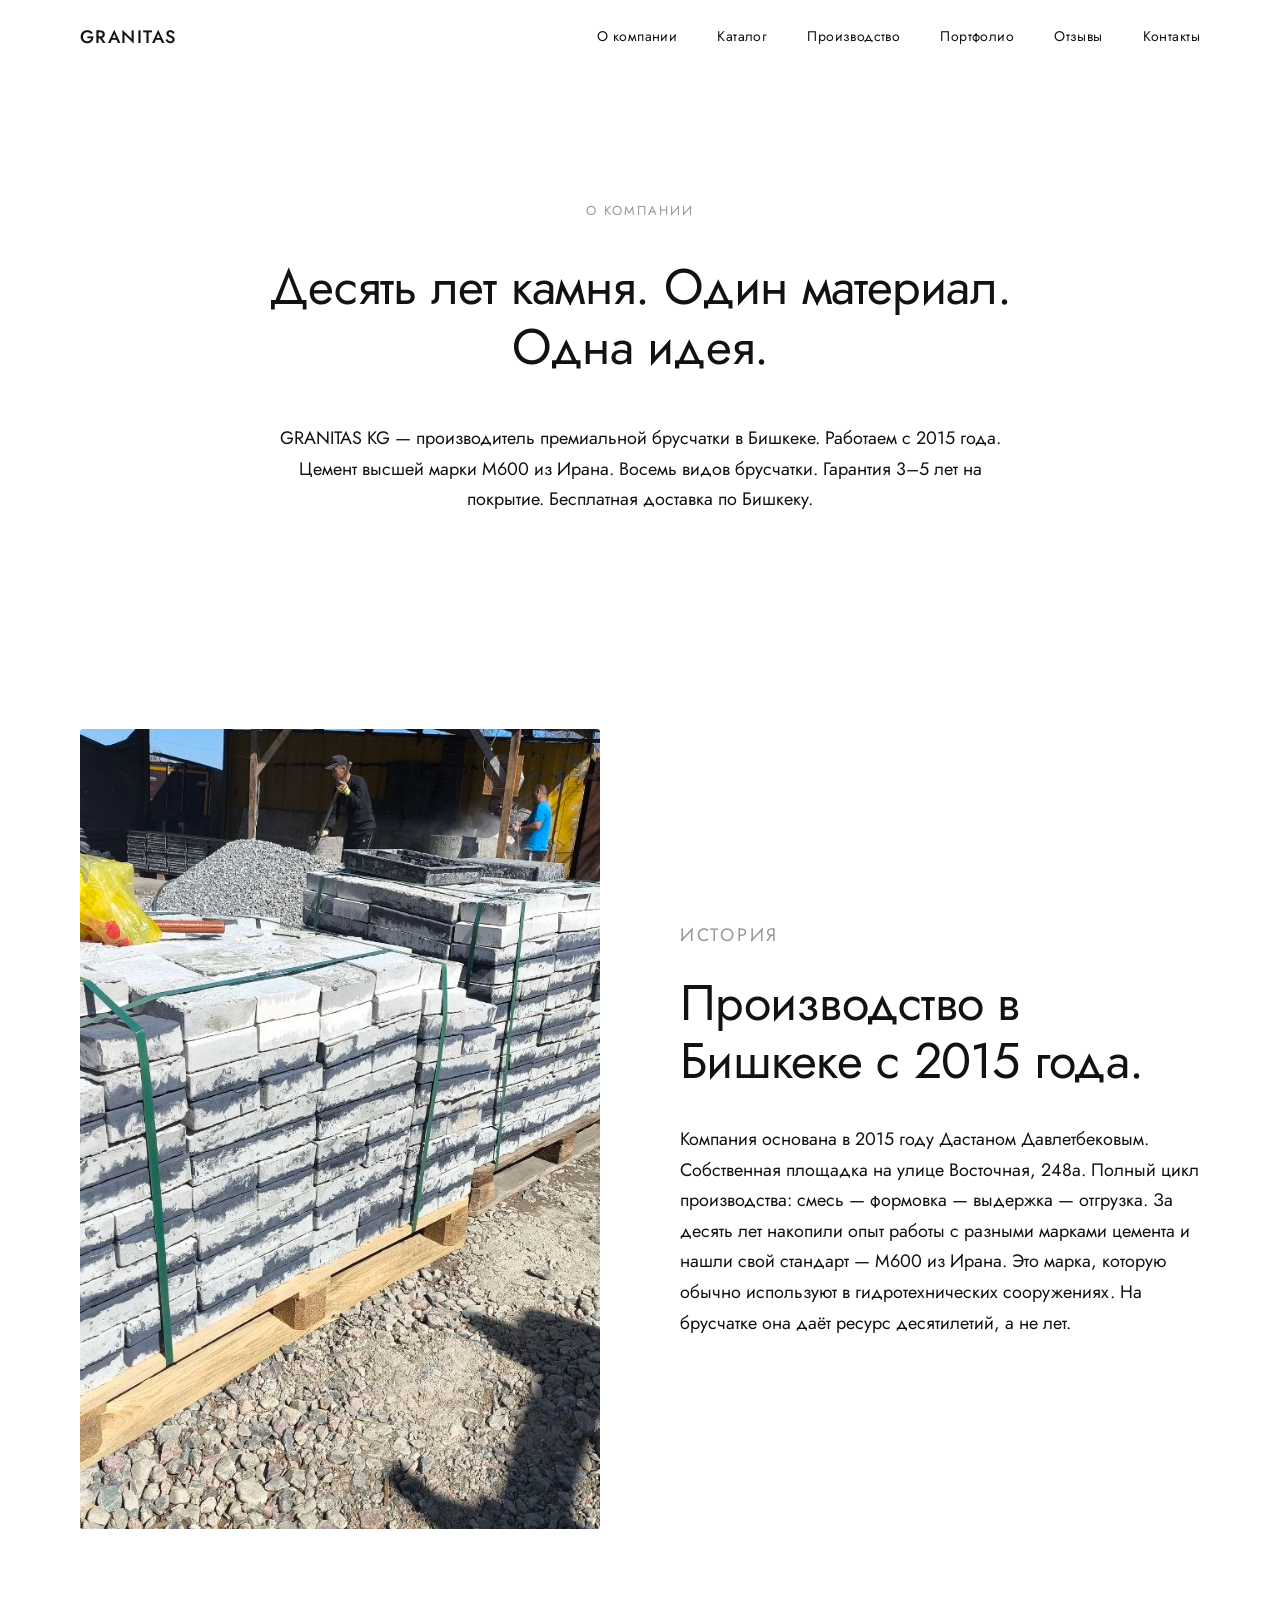
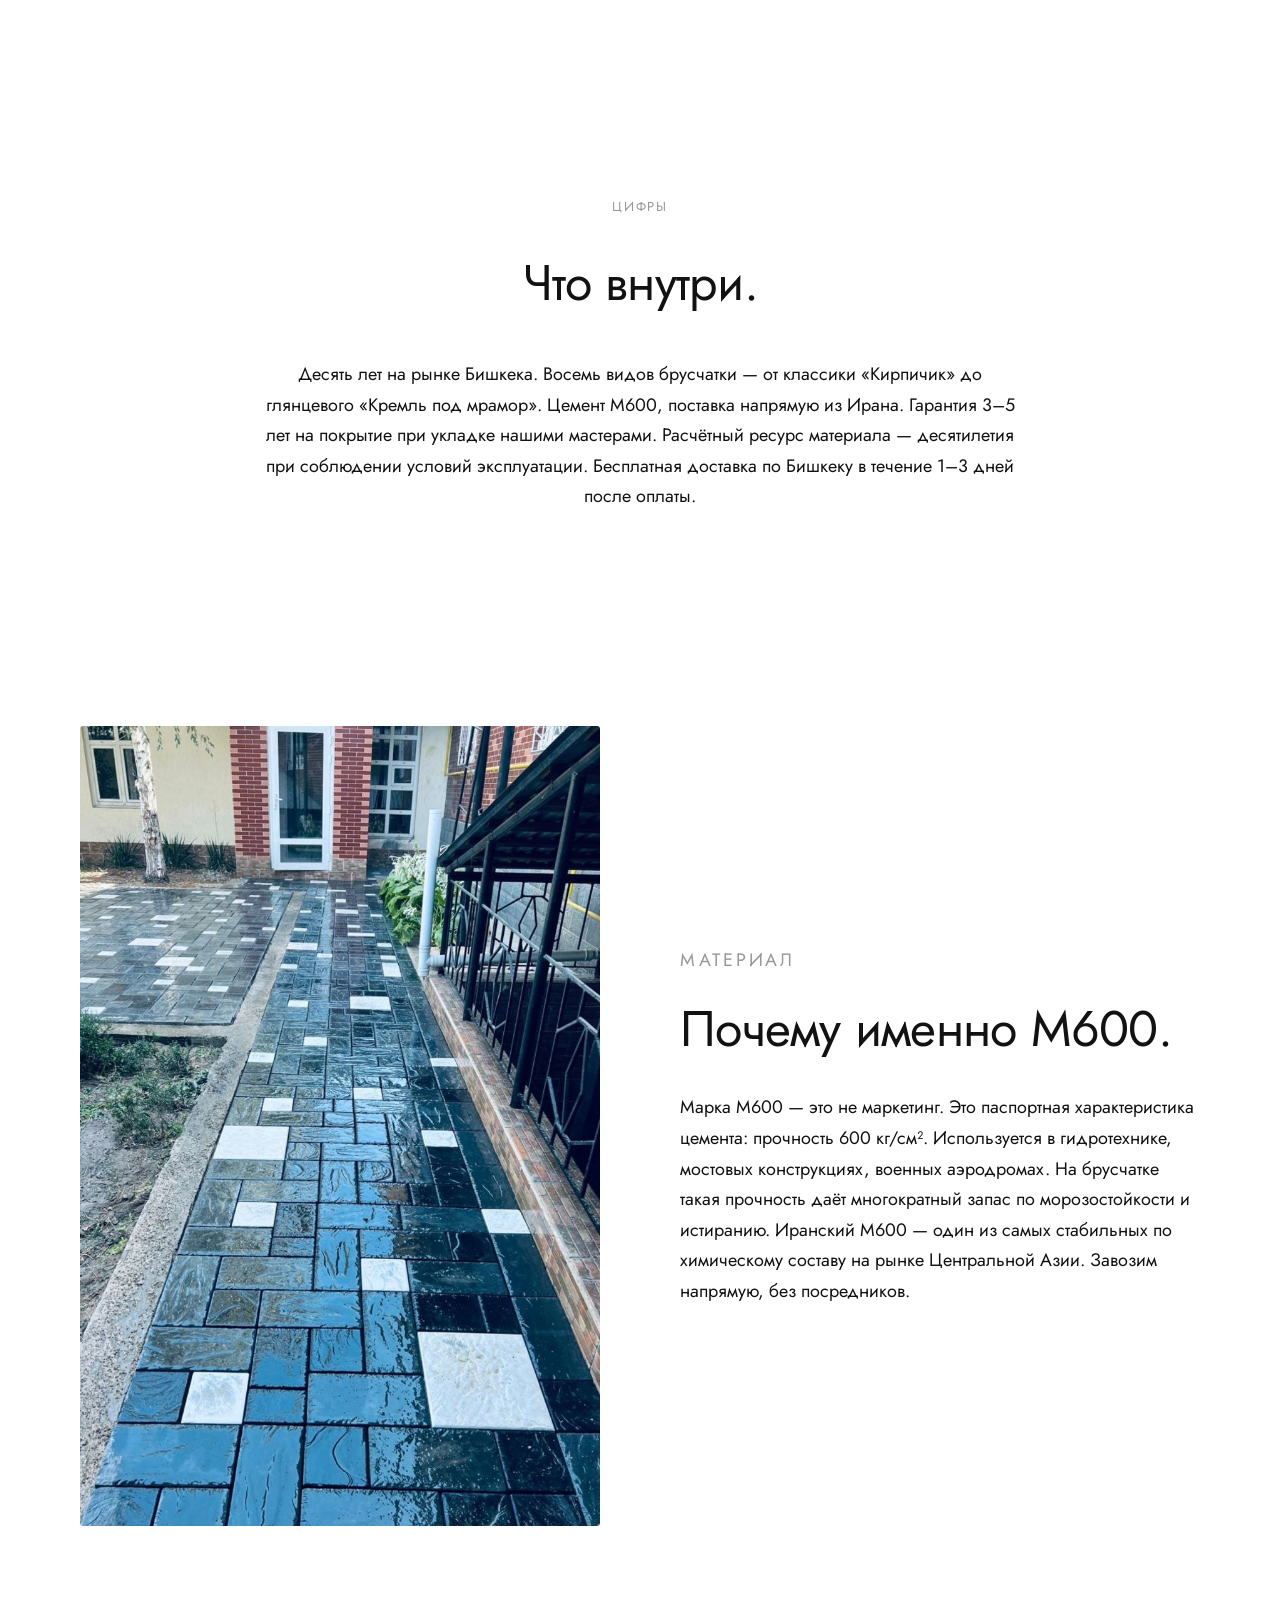
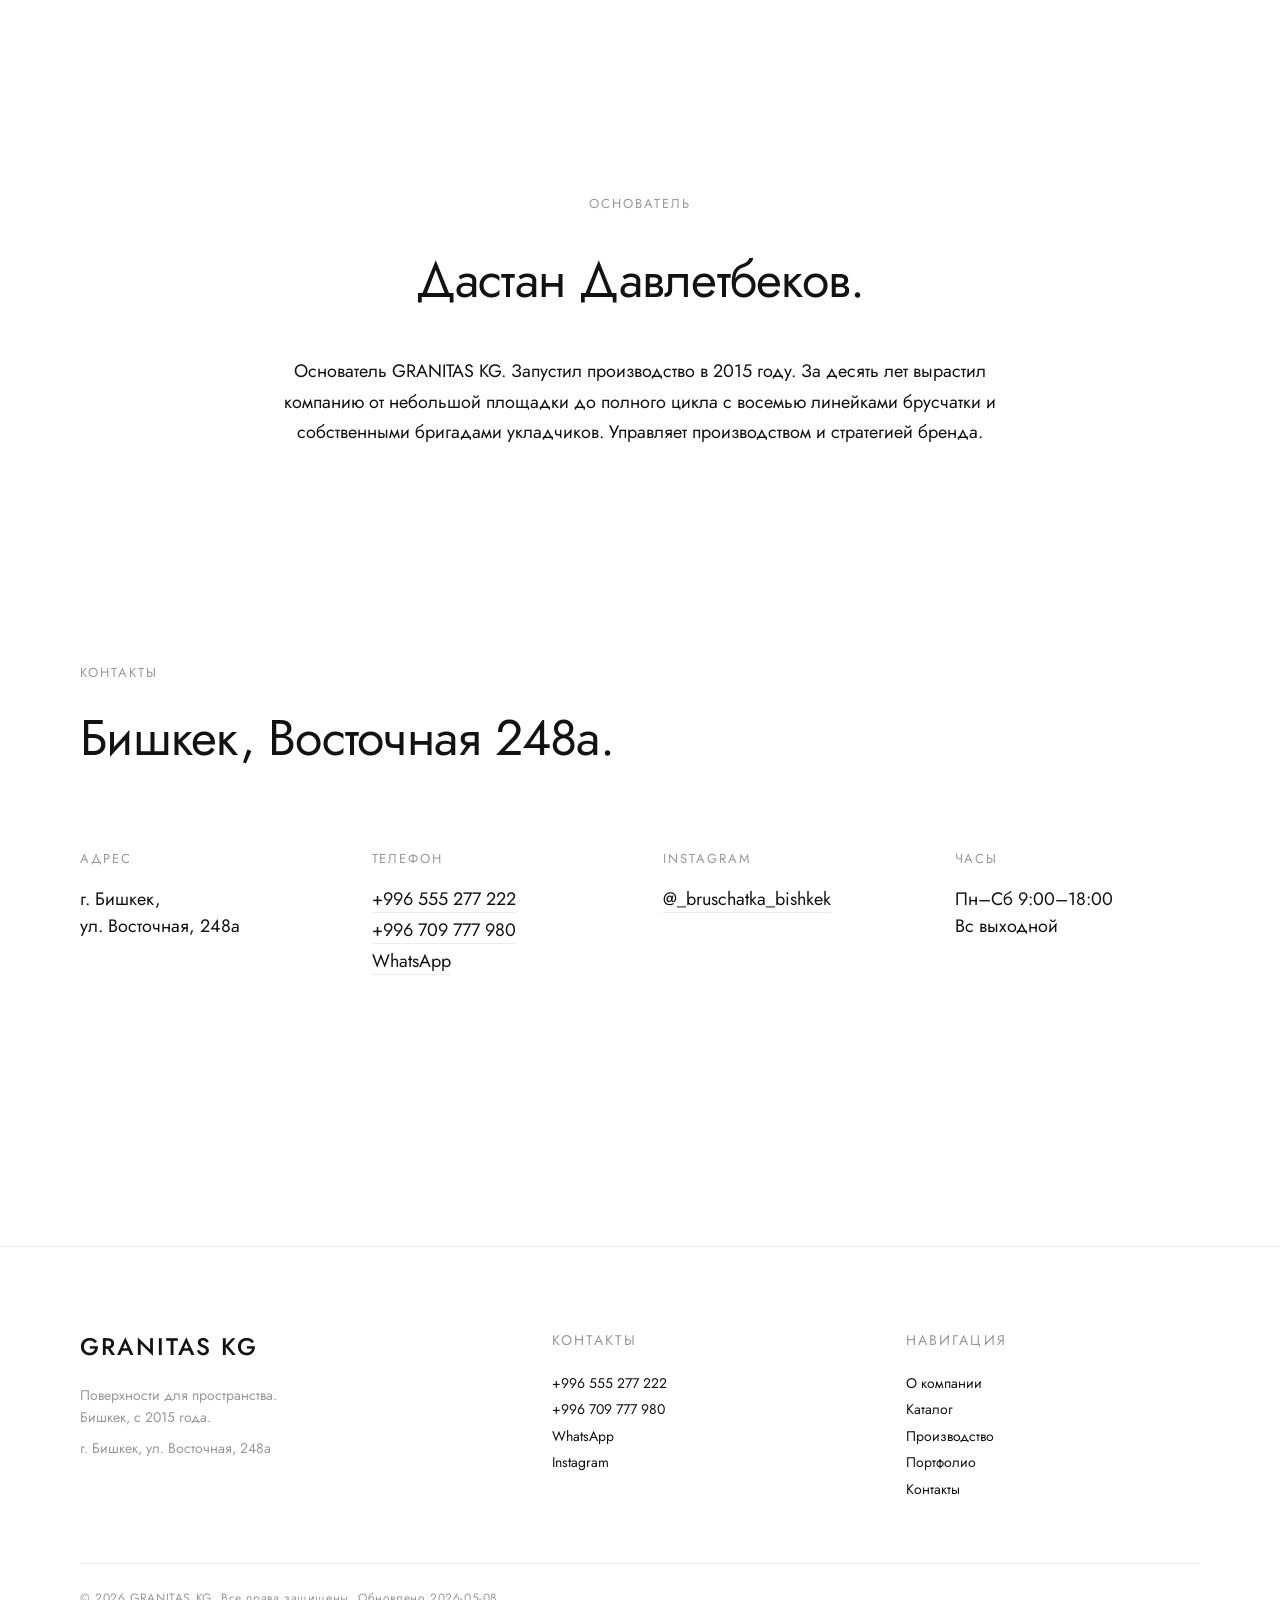
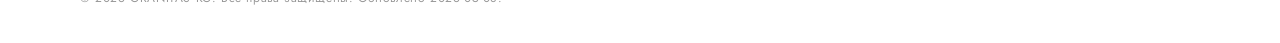
==== about/index.html @ d7481b24 "feat: incremental GEO fixes (about page, hreflang, founder, Product @context, remove overlay class)" ====
<!DOCTYPE html>
<html lang="ru" dir="ltr">
<head>
<meta charset="UTF-8">
<meta name="viewport" content="width=device-width, initial-scale=1.0">

<!-- Primary meta -->
<title>О компании — GRANITAS KG. Производитель брусчатки в Бишкеке с 2015 года</title>
<meta name="description" content="GRANITAS KG — производство премиальной брусчатки в Бишкеке с 2015 года. Десять лет на рынке, цемент М600 (Иран), восемь видов брусчатки, гарантия 3–5 лет, бесплатная доставка по Бишкеку.">
<meta name="keywords" content="о компании GRANITAS, производитель брусчатки Бишкек, GRANITAS KG история, основатель GRANITAS">
<meta name="author" content="GRANITAS KG">
<meta name="robots" content="index, follow, max-image-preview:large, max-snippet:-1">
<meta name="theme-color" content="#121212">
<meta name="geo.region" content="KG-GB">
<meta name="geo.placename" content="Бишкек">

<!-- Canonical -->
<link rel="canonical" href="https://dastan96kg.github.io/granitas-landing-mutina/about/">

<!-- hreflang -->
<link rel="alternate" hreflang="ru" href="https://dastan96kg.github.io/granitas-landing-mutina/about/">
<link rel="alternate" hreflang="x-default" href="https://dastan96kg.github.io/granitas-landing-mutina/about/">

<!-- Open Graph -->
<meta property="og:type" content="website">
<meta property="og:site_name" content="GRANITAS KG">
<meta property="og:title" content="О компании — GRANITAS KG">
<meta property="og:description" content="Производитель премиальной брусчатки в Бишкеке с 2015 года. Десять лет на рынке, цемент М600 (Иран), восемь видов брусчатки.">
<meta property="og:url" content="https://dastan96kg.github.io/granitas-landing-mutina/about/">
<meta property="og:image" content="https://dastan96kg.github.io/granitas-landing-mutina/img/production-01.jpg">
<meta property="og:locale" content="ru_RU">

<!-- Icon -->
<link rel="icon" href="data:image/svg+xml,%3Csvg xmlns='http://www.w3.org/2000/svg' viewBox='0 0 32 32'%3E%3Crect width='32' height='32' fill='%23121212'/%3E%3Ctext x='16' y='22' text-anchor='middle' font-family='Arial' font-size='18' font-weight='400' fill='%23fff'%3EG%3C/text%3E%3C/svg%3E">

<!-- Fonts (single family — Jost) -->
<link rel="preconnect" href="https://fonts.googleapis.com">
<link rel="preconnect" href="https://fonts.gstatic.com" crossorigin>
<link href="https://fonts.googleapis.com/css2?family=Jost:wght@300;400;500&display=swap" rel="stylesheet">
<link rel="stylesheet" href="../css/style.css">

<!-- ==================== JSON-LD: AboutPage ==================== -->
<script type="application/ld+json">
{
  "@context": "https://schema.org",
  "@type": "AboutPage",
  "@id": "https://dastan96kg.github.io/granitas-landing-mutina/about/#aboutpage",
  "url": "https://dastan96kg.github.io/granitas-landing-mutina/about/",
  "name": "О компании — GRANITAS KG",
  "description": "GRANITAS KG — производство премиальной брусчатки в Бишкеке с 2015 года. Десять лет на рынке, цемент М600 (Иран), восемь видов брусчатки, гарантия 3–5 лет, бесплатная доставка по Бишкеку.",
  "inLanguage": "ru-RU",
  "isPartOf": { "@id": "https://dastan96kg.github.io/granitas-landing-mutina/#website" },
  "about": { "@id": "https://dastan96kg.github.io/granitas-landing-mutina/#organization" },
  "mainEntity": { "@id": "https://dastan96kg.github.io/granitas-landing-mutina/#organization" }
}
</script>

<!-- ==================== JSON-LD: Organization (mirror) ==================== -->
<script type="application/ld+json">
{
  "@context": "https://schema.org",
  "@type": "Organization",
  "@id": "https://dastan96kg.github.io/granitas-landing-mutina/#organization",
  "name": "GRANITAS KG",
  "alternateName": ["Granitas KG", "Гранитас КГ"],
  "url": "https://dastan96kg.github.io/granitas-landing-mutina/",
  "logo": "https://dastan96kg.github.io/granitas-landing-mutina/img/kreml-marble-iran-01.jpg",
  "description": "GRANITAS KG — производитель премиальной брусчатки в Бишкеке, Кыргызстан. 10 лет на рынке, цемент М600 (Иран), гарантия 3–5 лет на покрытие.",
  "foundingDate": "2015",
  "founder": {
    "@type": "Person",
    "name": "Дастан Давлетбеков",
    "jobTitle": "Основатель"
  },
  "address": {
    "@type": "PostalAddress",
    "streetAddress": "ул. Восточная, 248а",
    "addressLocality": "Бишкек",
    "addressRegion": "Чуйская область",
    "postalCode": "720000",
    "addressCountry": "KG"
  },
  "contactPoint": [
    { "@type": "ContactPoint", "telephone": "+996-555-277-222", "contactType": "sales", "areaServed": "KG", "availableLanguage": ["ru", "ky"] },
    { "@type": "ContactPoint", "telephone": "+996-709-777-980", "contactType": "customer service", "areaServed": "KG", "availableLanguage": ["ru", "ky"] }
  ],
  "sameAs": [
    "https://instagram.com/_bruschatka_bishkek",
    "https://wa.me/996555277222"
  ]
}
</script>

<!-- ==================== JSON-LD: Person (founder) ==================== -->
<script type="application/ld+json">
{
  "@context": "https://schema.org",
  "@type": "Person",
  "@id": "https://dastan96kg.github.io/granitas-landing-mutina/#founder",
  "name": "Дастан Давлетбеков",
  "jobTitle": "Основатель",
  "worksFor": {
    "@type": "Organization",
    "name": "GRANITAS KG",
    "@id": "https://dastan96kg.github.io/granitas-landing-mutina/#organization"
  },
  "nationality": "KG"
}
</script>

<!-- ==================== JSON-LD: BreadcrumbList ==================== -->
<script type="application/ld+json">
{
  "@context": "https://schema.org",
  "@type": "BreadcrumbList",
  "itemListElement": [
    { "@type": "ListItem", "position": 1, "name": "Главная", "item": "https://dastan96kg.github.io/granitas-landing-mutina/" },
    { "@type": "ListItem", "position": 2, "name": "О компании", "item": "https://dastan96kg.github.io/granitas-landing-mutina/about/" }
  ]
}
</script>
</head>
<body>

<a href="#main" class="skip-link" style="position:absolute;left:-9999px;top:auto;width:1px;height:1px;overflow:hidden;">Перейти к основному содержанию</a>

<!-- ====== STICKY NAV ====== -->
<header class="nav" id="nav" role="banner">
  <div class="nav__inner">
    <a href="../" class="nav__logo" aria-label="GRANITAS KG — на главную">GRANITAS</a>
    <nav class="nav__menu" id="navMenu" role="navigation" aria-label="Основная навигация">
      <a href="../about/">О компании</a>
      <a href="../#catalog">Каталог</a>
      <a href="../#production">Производство</a>
      <a href="../#portfolio">Портфолио</a>
      <a href="../#reviews">Отзывы</a>
      <a href="../#contacts">Контакты</a>
    </nav>
    <button class="nav__burger" id="burgerBtn" aria-label="Открыть меню" aria-expanded="false" aria-controls="navMenu">
      <span></span><span></span>
    </button>
  </div>
</header>

<main id="main" role="main">

<!-- ====== ABOUT HEADER ====== -->
<section class="manifesto reveal" id="top" aria-labelledby="about-title" style="padding-top:200px;">
  <p class="eyebrow">О компании</p>
  <h1 class="manifesto__title" id="about-title">Десять лет камня. Один материал. Одна идея.</h1>
  <p class="manifesto__body">GRANITAS KG — производитель премиальной брусчатки в Бишкеке. Работаем с 2015 года. Цемент высшей марки М600 из Ирана. Восемь видов брусчатки. Гарантия 3–5 лет на покрытие. Бесплатная доставка по Бишкеку.</p>
</section>

<!-- ====== STORY ====== -->
<section class="production" aria-labelledby="story-title">
  <div class="production__media reveal">
    <img src="../img/production-01.jpg" alt="Производственная площадка GRANITAS KG в Бишкеке, ул. Восточная 248а" width="1200" height="800" loading="lazy">
  </div>
  <div class="production__text reveal">
    <p class="eyebrow">История</p>
    <h2 id="story-title">Производство в Бишкеке с 2015 года.</h2>
    <p class="about-fact">Компания основана в 2015 году Дастаном Давлетбековым. Собственная площадка на улице Восточная, 248а. Полный цикл производства: смесь — формовка — выдержка — отгрузка. За десять лет накопили опыт работы с разными марками цемента и нашли свой стандарт — М600 из Ирана. Это марка, которую обычно используют в гидротехнических сооружениях. На брусчатке она даёт ресурс десятилетий, а не лет.</p>
  </div>
</section>

<!-- ====== FACTS ====== -->
<section class="manifesto reveal" aria-labelledby="facts-title">
  <p class="eyebrow">Цифры</p>
  <h2 class="manifesto__title" id="facts-title">Что внутри.</h2>
  <p class="manifesto__body">Десять лет на рынке Бишкека. Восемь видов брусчатки — от классики «Кирпичик» до глянцевого «Кремль под мрамор». Цемент М600, поставка напрямую из Ирана. Гарантия 3–5 лет на покрытие при укладке нашими мастерами. Расчётный ресурс материала — десятилетия при соблюдении условий эксплуатации. Бесплатная доставка по Бишкеку в течение 1–3 дней после оплаты.</p>
</section>

<!-- ====== MATERIAL ====== -->
<section class="production" aria-labelledby="material-title">
  <div class="production__media reveal">
    <img src="../img/kreml-marble-iran-01.jpg" alt="Премиальная брусчатка Кремль под мрамор на цементе М600 Иран" width="1200" height="800" loading="lazy">
  </div>
  <div class="production__text reveal">
    <p class="eyebrow">Материал</p>
    <h2 id="material-title">Почему именно М600.</h2>
    <p class="about-fact">Марка М600 — это не маркетинг. Это паспортная характеристика цемента: прочность 600 кг/см². Используется в гидротехнике, мостовых конструкциях, военных аэродромах. На брусчатке такая прочность даёт многократный запас по морозостойкости и истиранию. Иранский М600 — один из самых стабильных по химическому составу на рынке Центральной Азии. Завозим напрямую, без посредников.</p>
  </div>
</section>

<!-- ====== FOUNDER ====== -->
<section class="manifesto reveal" aria-labelledby="founder-title">
  <p class="eyebrow">Основатель</p>
  <h2 class="manifesto__title" id="founder-title">Дастан Давлетбеков.</h2>
  <p class="manifesto__body">Основатель GRANITAS KG. Запустил производство в 2015 году. За десять лет вырастил компанию от небольшой площадки до полного цикла с восемью линейками брусчатки и собственными бригадами укладчиков. Управляет производством и стратегией бренда.</p>
</section>

<!-- ====== CONTACT ====== -->
<section class="contacts" id="contacts" aria-labelledby="contacts-title">
  <header class="contacts__header reveal">
    <p class="eyebrow">Контакты</p>
    <h2 id="contacts-title">Бишкек, Восточная 248а.</h2>
  </header>
  <address class="contacts__grid" style="font-style:normal;">
    <div class="contacts__col reveal">
      <p class="contacts__label">Адрес</p>
      <p class="contacts__value">г. Бишкек,<br>ул. Восточная, 248а</p>
    </div>
    <div class="contacts__col reveal">
      <p class="contacts__label">Телефон</p>
      <p class="contacts__value"><a href="tel:+996555277222" aria-label="Позвонить по номеру +996 555 277 222">+996 555 277 222</a></p>
      <p class="contacts__value"><a href="tel:+996709777980" aria-label="Позвонить по номеру +996 709 777 980">+996 709 777 980</a></p>
      <p class="contacts__value"><a href="https://wa.me/996555277222" target="_blank" rel="noopener" aria-label="Написать в WhatsApp">WhatsApp</a></p>
    </div>
    <div class="contacts__col reveal">
      <p class="contacts__label">Instagram</p>
      <p class="contacts__value"><a href="https://instagram.com/_bruschatka_bishkek" target="_blank" rel="noopener" aria-label="Открыть Instagram">@_bruschatka_bishkek</a></p>
    </div>
    <div class="contacts__col reveal">
      <p class="contacts__label">Часы</p>
      <p class="contacts__value">Пн–Сб 9:00–18:00<br>Вс выходной</p>
    </div>
  </address>
</section>

</main>

<!-- ====== FOOTER ====== -->
<footer class="footer" role="contentinfo">
  <div class="footer__inner">
    <div class="footer__brand">
      <p class="footer__logo">GRANITAS KG</p>
      <p class="footer__tag">Поверхности для пространства.<br>Бишкек, с 2015 года.</p>
      <p class="footer__tag" style="margin-top:8px;">г. Бишкек, ул. Восточная, 248а</p>
    </div>
    <div class="footer__col">
      <p class="footer__label">Контакты</p>
      <p><a href="tel:+996555277222">+996 555 277 222</a></p>
      <p><a href="tel:+996709777980">+996 709 777 980</a></p>
      <p><a href="https://wa.me/996555277222" target="_blank" rel="noopener">WhatsApp</a></p>
      <p><a href="https://instagram.com/_bruschatka_bishkek" target="_blank" rel="noopener">Instagram</a></p>
    </div>
    <div class="footer__col">
      <p class="footer__label">Навигация</p>
      <p><a href="../about/">О компании</a></p>
      <p><a href="../#catalog">Каталог</a></p>
      <p><a href="../#production">Производство</a></p>
      <p><a href="../#portfolio">Портфолио</a></p>
      <p><a href="../#contacts">Контакты</a></p>
    </div>
  </div>
  <div class="footer__bottom">
    <p>&copy; 2026 GRANITAS KG. Все права защищены. Обновлено 2026-05-08.</p>
  </div>
</footer>

<!-- Sticky mobile CTA -->
<div class="sticky-cta" role="complementary" aria-label="Быстрая связь">
  <a href="https://wa.me/996555277222" class="sticky-cta__btn sticky-cta__btn--primary" target="_blank" rel="noopener" aria-label="Написать в WhatsApp">WhatsApp</a>
  <a href="tel:+996555277222" class="sticky-cta__btn" aria-label="Позвонить">Позвонить</a>
</div>

<script src="../js/main.js"></script>
</body>
</html>
---- css/style.css ----
/* ============================================================
   GRANITAS KG — Mutina DNA stylesheet
   One font: Jost. One weight family: 300/400/500.
   Sentence case. Almost-square corners. Generous space.
   ============================================================ */

:root {
  --bg: #ffffff;
  --surface: #ffffff;
  --surface-alt: #ececec;
  --text: #121212;
  --text-muted: #989898;
  --border: #ececec;

  --accent: #8a6a44;
  --accent-hover: #6f5235;

  --shadow-sm: rgba(64, 64, 64, 0.094) 0px 1px 7px 0px;
  --shadow-inset: rgba(0, 0, 0, 0.32) 0px 0px 34px -23px inset;

  --radius-sm: 3px;
  --radius-full: 50px;

  --s-1: 8px;
  --s-2: 16px;
  --s-3: 24px;
  --s-4: 35px;
  --s-5: 46px;
  --s-6: 60px;
  --s-7: 80px;
  --s-8: 107px;
  --s-9: 160px;

  --ease: cubic-bezier(0.4, 0, 0.2, 1);
  --t-base: 600ms var(--ease);

  --container: 1440px;
  --pad-x: 80px;
}

* { box-sizing: border-box; margin: 0; padding: 0; }

html { scroll-behavior: smooth; }

body {
  background: var(--bg);
  color: var(--text);
  font-family: 'Jost', sans-serif;
  font-weight: 400;
  font-size: 16px;
  line-height: 1.7;
  -webkit-font-smoothing: antialiased;
  text-rendering: optimizeLegibility;
}

img, video { max-width: 100%; display: block; }

a { color: inherit; text-decoration: none; transition: opacity var(--t-base); }
a:hover { opacity: 0.6; }

button { font-family: inherit; cursor: pointer; background: transparent; border: 0; color: inherit; }

/* Headings — all weight 400 */
h1, h2, h3, h4 { font-family: 'Jost', sans-serif; font-weight: 400; line-height: 1.2; letter-spacing: -0.01em; }

h1 { font-size: 72px; }
h2 { font-size: 50px; }
h3 { font-size: 40px; }
h4 { font-size: 24px; }

.eyebrow {
  font-size: 13px;
  letter-spacing: 0.15em;
  text-transform: uppercase;
  color: var(--text-muted);
  font-weight: 400;
}

/* ====== NAV ====== */
.nav {
  position: fixed;
  top: 0; left: 0; right: 0;
  z-index: 100;
  background: rgba(255,255,255,0.92);
  backdrop-filter: blur(8px);
  -webkit-backdrop-filter: blur(8px);
  border-bottom: 1px solid transparent;
  transition: border-color var(--t-base), background var(--t-base);
}
.nav.is-scrolled { border-bottom-color: var(--border); }

.nav__inner {
  max-width: var(--container);
  margin: 0 auto;
  padding: 22px var(--pad-x);
  display: flex;
  align-items: center;
  justify-content: space-between;
}

.nav__logo {
  font-size: 18px;
  font-weight: 500;
  letter-spacing: 0.08em;
}

.nav__menu {
  display: flex;
  gap: 40px;
}
.nav__menu a {
  font-size: 14px;
  letter-spacing: 0.03em;
}

.nav__burger {
  display: none;
  width: 32px;
  height: 32px;
  flex-direction: column;
  justify-content: center;
  gap: 6px;
  align-items: center;
}
.nav__burger span {
  display: block;
  width: 22px;
  height: 1px;
  background: var(--text);
  transition: transform var(--t-base), opacity var(--t-base);
}
.nav__burger.is-open span:nth-child(1) { transform: translateY(3.5px) rotate(45deg); }
.nav__burger.is-open span:nth-child(2) { transform: translateY(-3.5px) rotate(-45deg); }

/* ====== HERO ====== */
.hero {
  position: relative;
  width: 100%;
  height: 88vh;
  min-height: 600px;
  overflow: hidden;
}
.hero__media {
  position: absolute; inset: 0;
}
.hero__media img {
  width: 100%; height: 100%;
  object-fit: cover;
  filter: brightness(0.78);
}
.hero__tint {
  position: absolute;
  left: var(--pad-x);
  bottom: var(--s-7);
  max-width: 720px;
  color: #fff;
}
.hero__tint .eyebrow {
  color: rgba(255,255,255,0.85);
  margin-bottom: var(--s-3);
}
.hero__title {
  color: #fff;
  font-size: 80px;
  font-weight: 400;
  line-height: 1.04;
  margin-bottom: var(--s-3);
  letter-spacing: -0.02em;
}
.hero__lede {
  font-size: 18px;
  color: rgba(255,255,255,0.92);
  max-width: 540px;
  line-height: 1.55;
}

.hero__scroll {
  position: absolute;
  right: var(--pad-x);
  bottom: var(--s-6);
  width: 1px;
  height: 60px;
  display: block;
}
.hero__scroll-line {
  position: absolute;
  inset: 0;
  background: rgba(255,255,255,0.5);
  animation: scrollLine 2s infinite var(--ease);
  transform-origin: top;
}
@keyframes scrollLine {
  0%   { transform: scaleY(0); transform-origin: top; }
  45%  { transform: scaleY(1); transform-origin: top; }
  55%  { transform: scaleY(1); transform-origin: bottom; }
  100% { transform: scaleY(0); transform-origin: bottom; }
}

/* ====== MANIFESTO ====== */
.manifesto {
  max-width: 980px;
  margin: 0 auto;
  padding: var(--s-9) var(--pad-x) var(--s-8);
  text-align: center;
}
.manifesto .eyebrow { margin-bottom: var(--s-4); }
.manifesto__title {
  font-size: 50px;
  line-height: 1.2;
  margin-bottom: var(--s-5);
  letter-spacing: -0.015em;
}
.manifesto__body {
  font-size: 18px;
  line-height: 1.7;
  color: var(--text);
  max-width: 760px;
  margin: 0 auto;
}

/* ====== CATALOG ====== */
.catalog {
  padding: var(--s-8) 0;
}
.catalog__header {
  max-width: var(--container);
  margin: 0 auto var(--s-8);
  padding: 0 var(--pad-x);
}
.catalog__header .eyebrow { margin-bottom: var(--s-3); }
.catalog__header h2 { font-size: 50px; letter-spacing: -0.015em; }

.cat-item {
  max-width: var(--container);
  margin: 0 auto var(--s-8);
  padding: 0 var(--pad-x);
  display: grid;
  grid-template-columns: 1.15fr 1fr;
  gap: var(--s-7);
  align-items: center;
}
.cat-item--reverse {
  grid-template-columns: 1fr 1.15fr;
}
.cat-item--reverse .cat-item__media { order: 2; }
.cat-item--reverse .cat-item__text  { order: 1; }

.cat-item__media {
  overflow: hidden;
  border-radius: var(--radius-sm);
}
.cat-item__media img {
  width: 100%;
  aspect-ratio: 4/3;
  object-fit: cover;
  transition: transform 1.2s var(--ease), opacity var(--t-base);
}
.cat-item__media:hover img { opacity: 0.88; transform: scale(1.02); }

.cat-item__media--placeholder { aspect-ratio: 4/3; background: var(--surface-alt); display: grid; place-items: center; }
.placeholder-block { padding: var(--s-4); color: var(--text-muted); font-size: 14px; letter-spacing: 0.15em; text-transform: uppercase; }

.cat-item__num {
  font-size: 13px;
  letter-spacing: 0.18em;
  color: var(--text-muted);
  margin-bottom: var(--s-3);
}
.cat-item__text h3 {
  font-size: 40px;
  margin-bottom: var(--s-2);
  letter-spacing: -0.01em;
}
.cat-item__sub {
  font-size: 14px;
  letter-spacing: 0.1em;
  text-transform: uppercase;
  color: var(--accent);
  margin-bottom: var(--s-3);
}
.cat-item__text p:not(.cat-item__num):not(.cat-item__sub):not(.cat-item__meta) {
  font-size: 17px;
  line-height: 1.65;
  margin-bottom: var(--s-3);
  max-width: 520px;
}
.cat-item__meta {
  font-size: 13px;
  letter-spacing: 0.1em;
  text-transform: uppercase;
  color: var(--text-muted);
  padding-top: var(--s-3);
  border-top: 1px solid var(--border);
}

/* ====== PRODUCTION ====== */
.production {
  padding: var(--s-8) var(--pad-x);
  max-width: var(--container);
  margin: 0 auto;
  display: grid;
  grid-template-columns: 1fr 1fr;
  gap: var(--s-7);
  align-items: center;
}
.production__media {
  border-radius: var(--radius-sm);
  overflow: hidden;
}
.production__media img {
  width: 100%;
  aspect-ratio: 4/5;
  object-fit: cover;
}
.production__text .eyebrow { margin-bottom: var(--s-3); }
.production__text h2 {
  font-size: 50px;
  margin-bottom: var(--s-4);
  line-height: 1.15;
  letter-spacing: -0.015em;
}
.production__text p {
  font-size: 18px;
  line-height: 1.7;
  max-width: 540px;
}

/* ====== PORTFOLIO MASONRY ====== */
.portfolio {
  padding: var(--s-8) 0;
  background: var(--surface);
}
.portfolio__header {
  max-width: var(--container);
  margin: 0 auto var(--s-7);
  padding: 0 var(--pad-x);
}
.portfolio__header .eyebrow { margin-bottom: var(--s-3); }
.portfolio__header h2 { font-size: 50px; letter-spacing: -0.015em; }

.masonry {
  max-width: var(--container);
  margin: 0 auto;
  padding: 0 var(--pad-x);
  display: grid;
  grid-template-columns: repeat(4, 1fr);
  grid-auto-rows: 220px;
  gap: 6px;
}
.masonry__cell {
  position: relative;
  overflow: hidden;
  border-radius: var(--radius-sm);
  background: var(--surface-alt);
}
.masonry__cell img {
  width: 100%; height: 100%;
  object-fit: cover;
  transition: transform 1.2s var(--ease), opacity var(--t-base);
}
.masonry__cell:hover img { opacity: 0.85; transform: scale(1.03); }
.masonry__cell--tall { grid-row: span 2; }

/* ====== VIDEOS ====== */
.videos {
  padding: var(--s-8) 0;
}
.videos__header {
  max-width: var(--container);
  margin: 0 auto var(--s-7);
  padding: 0 var(--pad-x);
}
.videos__header .eyebrow { margin-bottom: var(--s-3); }
.videos__header h2 { font-size: 50px; letter-spacing: -0.015em; }

.videos__grid {
  max-width: var(--container);
  margin: 0 auto;
  padding: 0 var(--pad-x);
  display: grid;
  grid-template-columns: 1fr 1fr;
  gap: var(--s-3);
}
.video {
  position: relative;
  border-radius: var(--radius-sm);
  overflow: hidden;
  aspect-ratio: 16/9;
  background: #000;
}
.video video {
  width: 100%; height: 100%;
  object-fit: cover;
}

/* ====== REVIEWS ====== */
.reviews {
  padding: var(--s-8) var(--pad-x);
  max-width: var(--container);
  margin: 0 auto;
}
.reviews__header { margin-bottom: var(--s-8); text-align: center; }
.reviews__header .eyebrow { margin-bottom: var(--s-3); }
.reviews__header h2 { font-size: 50px; letter-spacing: -0.015em; }

.reviews__list {
  display: grid;
  grid-template-columns: 1fr 1fr;
  gap: var(--s-7) var(--s-8);
  max-width: 1100px;
  margin: 0 auto;
}
.quote blockquote {
  font-size: 28px;
  line-height: 1.4;
  font-weight: 400;
  color: var(--text);
  letter-spacing: -0.005em;
  margin-bottom: var(--s-3);
}
.quote figcaption {
  display: flex;
  flex-direction: column;
  gap: 4px;
  font-size: 13px;
  letter-spacing: 0.1em;
  text-transform: uppercase;
  color: var(--text-muted);
}
.quote figcaption em {
  font-style: normal;
  text-transform: none;
  letter-spacing: 0;
  font-size: 14px;
  color: var(--text-muted);
  opacity: 0.8;
}

/* ====== FAQ ====== */
.faq {
  padding: var(--s-8) var(--pad-x);
  max-width: 1000px;
  margin: 0 auto;
}
.faq__header { margin-bottom: var(--s-7); }
.faq__header .eyebrow { margin-bottom: var(--s-3); }
.faq__header h2 { font-size: 50px; letter-spacing: -0.015em; }

.faq__list { display: flex; flex-direction: column; }

.faq__item {
  border-top: 1px solid var(--border);
  padding: var(--s-4) 0;
}
.faq__item:last-child { border-bottom: 1px solid var(--border); }
.faq__item summary {
  list-style: none;
  cursor: pointer;
  font-size: 22px;
  font-weight: 400;
  display: flex;
  justify-content: space-between;
  align-items: center;
  gap: var(--s-3);
  transition: color var(--t-base);
}
.faq__item summary::-webkit-details-marker { display: none; }
.faq__item summary::after {
  content: '+';
  font-size: 28px;
  font-weight: 300;
  line-height: 1;
  color: var(--text-muted);
  transition: transform var(--t-base);
}
.faq__item[open] summary::after { content: '−'; }
.faq__item p {
  margin-top: var(--s-3);
  font-size: 16px;
  line-height: 1.7;
  color: var(--text);
  max-width: 720px;
}

/* ====== CONTACTS ====== */
.contacts {
  padding: var(--s-8) var(--pad-x);
  max-width: var(--container);
  margin: 0 auto;
}
.contacts__header { margin-bottom: var(--s-7); }
.contacts__header .eyebrow { margin-bottom: var(--s-3); }
.contacts__header h2 { font-size: 50px; letter-spacing: -0.015em; }

.contacts__grid {
  display: grid;
  grid-template-columns: repeat(4, 1fr);
  gap: var(--s-5);
  margin-bottom: var(--s-7);
}
.contacts__label {
  font-size: 13px;
  letter-spacing: 0.15em;
  text-transform: uppercase;
  color: var(--text-muted);
  margin-bottom: var(--s-2);
}
.contacts__value {
  font-size: 18px;
  line-height: 1.5;
  margin-bottom: 4px;
}
.contacts__value a { border-bottom: 1px solid var(--border); }
.contacts__value a:hover { border-color: var(--text); opacity: 1; }

.contacts__map {
  width: 100%;
  height: 420px;
  border-radius: var(--radius-sm);
  overflow: hidden;
  background: var(--surface-alt);
}
.contacts__map iframe {
  width: 100%; height: 100%;
  border: 0;
}

/* ====== FOOTER ====== */
.footer {
  padding: var(--s-7) var(--pad-x) var(--s-4);
  border-top: 1px solid var(--border);
  margin-top: var(--s-7);
}
.footer__inner {
  max-width: var(--container);
  margin: 0 auto;
  display: grid;
  grid-template-columns: 1.4fr 1fr 1fr;
  gap: var(--s-6);
  padding-bottom: var(--s-6);
}
.footer__logo {
  font-size: 24px;
  font-weight: 500;
  letter-spacing: 0.08em;
  margin-bottom: var(--s-2);
}
.footer__tag {
  font-size: 14px;
  color: var(--text-muted);
  line-height: 1.6;
}
.footer__label {
  font-size: 13px;
  letter-spacing: 0.15em;
  text-transform: uppercase;
  color: var(--text-muted);
  margin-bottom: var(--s-2);
}
.footer__col p { font-size: 14px; line-height: 1.9; }
.footer__bottom {
  max-width: var(--container);
  margin: 0 auto;
  padding-top: var(--s-3);
  border-top: 1px solid var(--border);
  font-size: 12px;
  color: var(--text-muted);
  letter-spacing: 0.05em;
}

/* ====== STICKY MOBILE CTA ====== */
.sticky-cta {
  display: none;
  position: fixed;
  bottom: 0; left: 0; right: 0;
  z-index: 90;
  background: var(--text);
  padding: 12px;
  gap: 8px;
}
.sticky-cta__btn {
  flex: 1;
  text-align: center;
  padding: 14px;
  font-size: 14px;
  letter-spacing: 0.05em;
  color: #fff;
  border: 1px solid rgba(255,255,255,0.3);
  border-radius: var(--radius-sm);
}
.sticky-cta__btn--primary {
  background: var(--accent);
  border-color: var(--accent);
}

/* ====== REVEAL ANIMATION (Mutina-restrained, CSS-only fade-in) ====== */
/* All .reveal items are always visible. A subtle fade-in is applied
   via CSS animation at first render — no JS-dependent gate.
   This keeps the page accessible, robust to no-JS, and snapshot-friendly. */
@keyframes mutina-fade-in {
  from { opacity: 0; transform: translateY(16px); }
  to   { opacity: 1; transform: translateY(0); }
}
.reveal {
  animation: mutina-fade-in 900ms var(--ease) both;
}
@media (prefers-reduced-motion: reduce) {
  .reveal { animation: none; }
}

/* ====== MOBILE ====== */
@media (max-width: 900px) {
  :root { --pad-x: 24px; }

  h1 { font-size: 44px; }
  h2 { font-size: 36px; }
  h3 { font-size: 28px; }

  /* Nav */
  .nav__menu {
    position: fixed;
    top: 0; right: 0;
    width: 80%; max-width: 360px;
    height: 100vh;
    background: var(--bg);
    flex-direction: column;
    gap: var(--s-3);
    padding: 100px var(--s-4) var(--s-4);
    transform: translateX(100%);
    transition: transform 500ms var(--ease);
    border-left: 1px solid var(--border);
    z-index: 95;
  }
  .nav__menu.is-open { transform: translateX(0); }
  .nav__menu a { font-size: 22px; }
  .nav__burger { display: flex; z-index: 110; }

  /* Hero */
  .hero { height: 80vh; min-height: 540px; }
  .hero__title { font-size: 44px; }
  .hero__lede { font-size: 16px; }
  .hero__tint { bottom: var(--s-4); left: var(--s-3); right: var(--s-3); }
  .hero__scroll { display: none; }

  /* Manifesto */
  .manifesto { padding: var(--s-7) var(--pad-x); }
  .manifesto__title { font-size: 32px; }
  .manifesto__body { font-size: 16px; }

  /* Catalog */
  .catalog { padding: var(--s-7) 0; }
  .catalog__header { margin-bottom: var(--s-6); }
  .catalog__header h2,
  .portfolio__header h2,
  .videos__header h2,
  .reviews__header h2,
  .faq__header h2,
  .contacts__header h2 { font-size: 32px; }
  .cat-item,
  .cat-item--reverse {
    grid-template-columns: 1fr;
    gap: var(--s-4);
    margin-bottom: var(--s-7);
  }
  .cat-item--reverse .cat-item__media { order: 0; }
  .cat-item--reverse .cat-item__text  { order: 0; }
  .cat-item__text h3 { font-size: 26px; }

  /* Production */
  .production { grid-template-columns: 1fr; gap: var(--s-4); padding: var(--s-7) var(--pad-x); }
  .production__text h2 { font-size: 32px; }
  .production__text p { font-size: 16px; }

  /* Masonry */
  .masonry { grid-template-columns: repeat(2, 1fr); grid-auto-rows: 160px; }

  /* Videos */
  .videos__grid { grid-template-columns: 1fr; }

  /* Reviews */
  .reviews { padding: var(--s-7) var(--pad-x); }
  .reviews__list { grid-template-columns: 1fr; gap: var(--s-5); }
  .quote blockquote { font-size: 22px; }

  /* FAQ */
  .faq { padding: var(--s-7) var(--pad-x); }
  .faq__item summary { font-size: 18px; }

  /* Contacts */
  .contacts { padding: var(--s-7) var(--pad-x); }
  .contacts__grid { grid-template-columns: 1fr 1fr; gap: var(--s-4); }
  .contacts__map { height: 320px; }

  /* Footer */
  .footer { padding: var(--s-6) var(--pad-x) calc(var(--s-4) + 64px); }
  .footer__inner { grid-template-columns: 1fr; gap: var(--s-4); }

  /* Sticky CTA */
  .sticky-cta { display: flex; }
}

@media (max-width: 480px) {
  .masonry { grid-template-columns: 1fr; grid-auto-rows: 220px; }
  .contacts__grid { grid-template-columns: 1fr; }
}
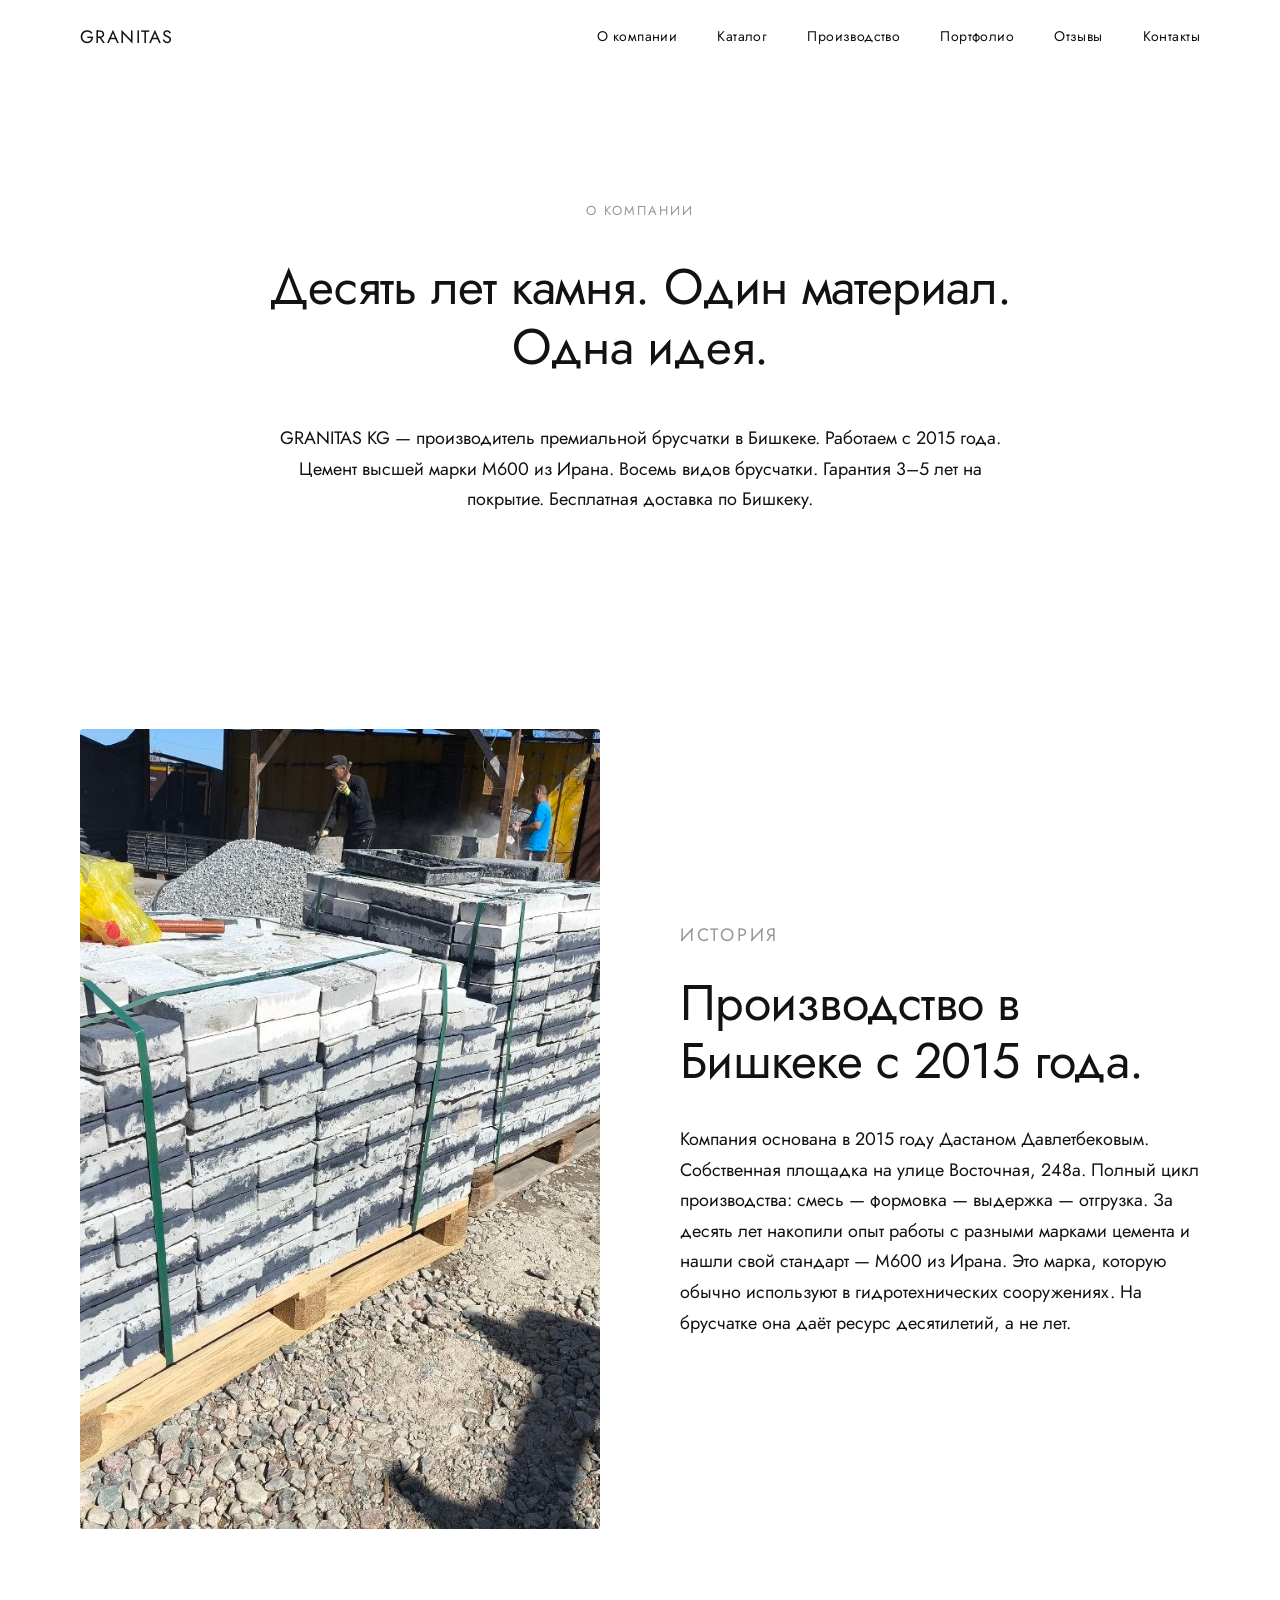
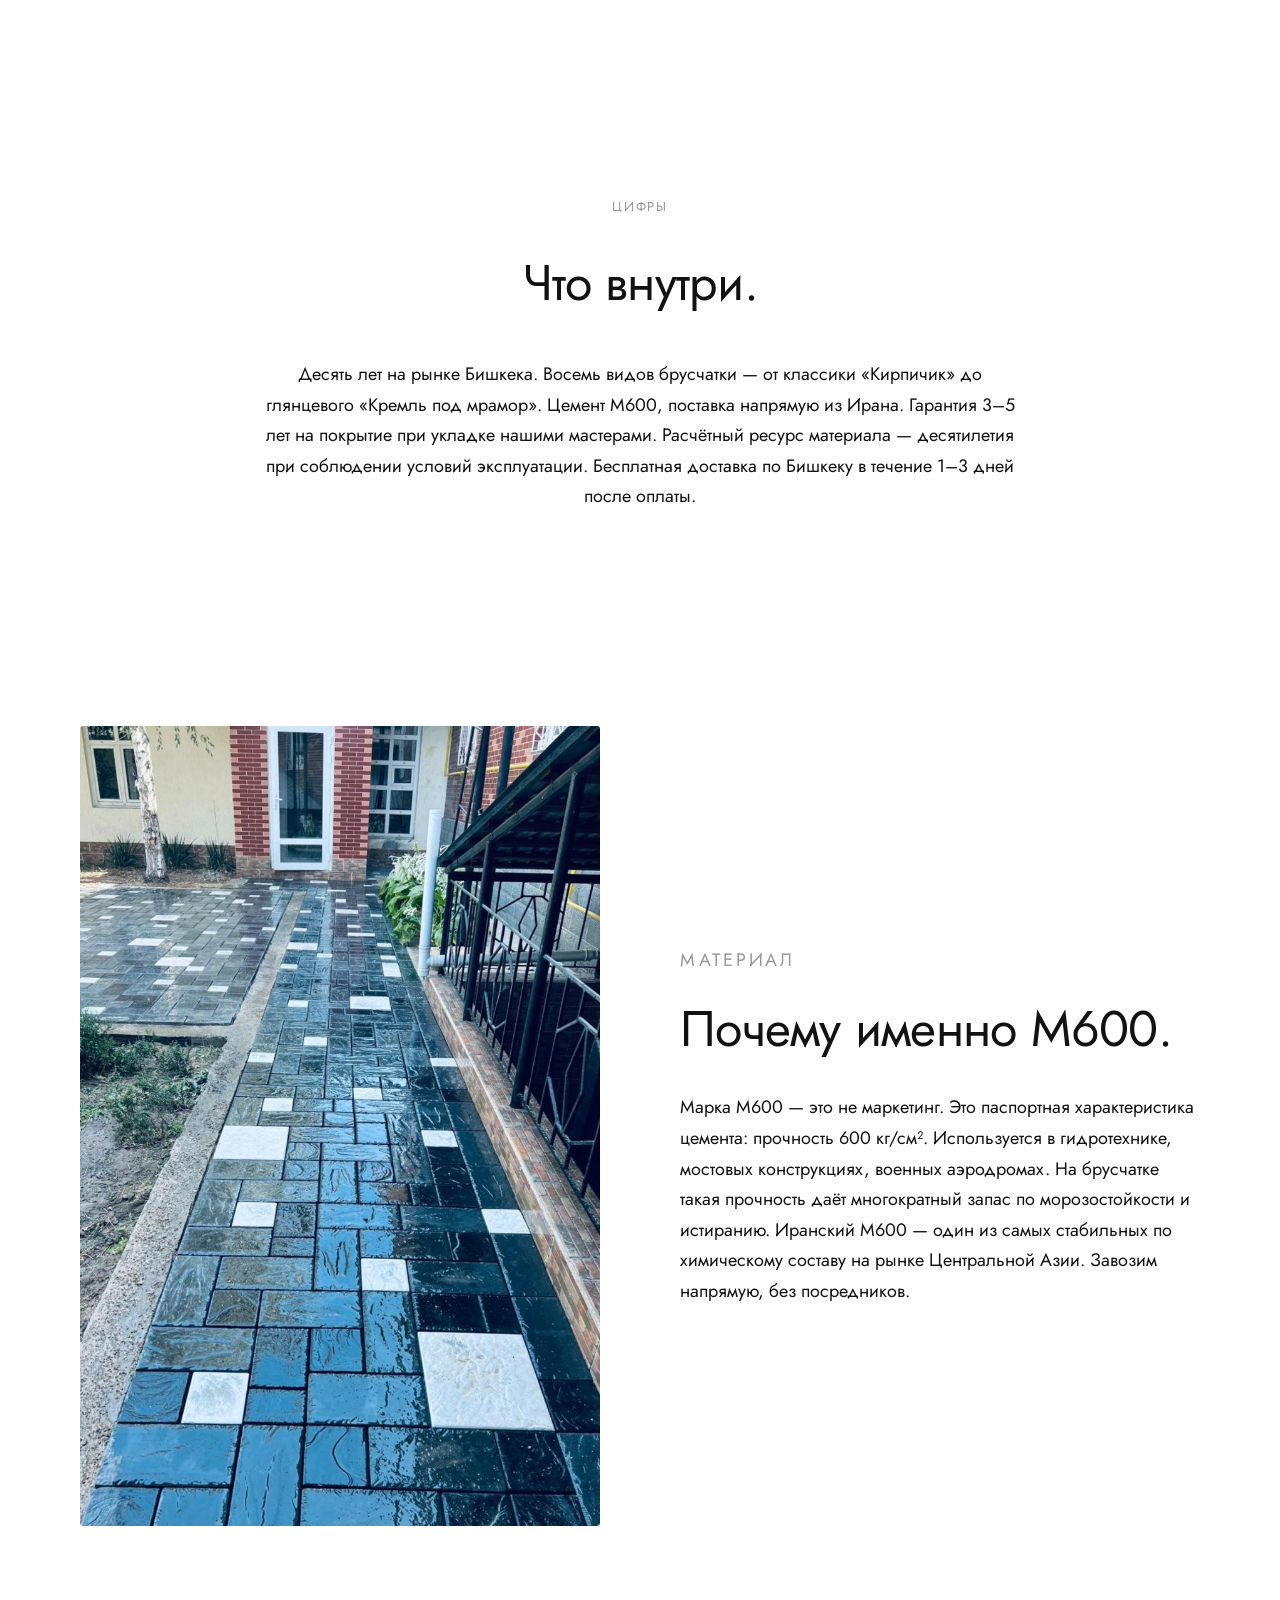
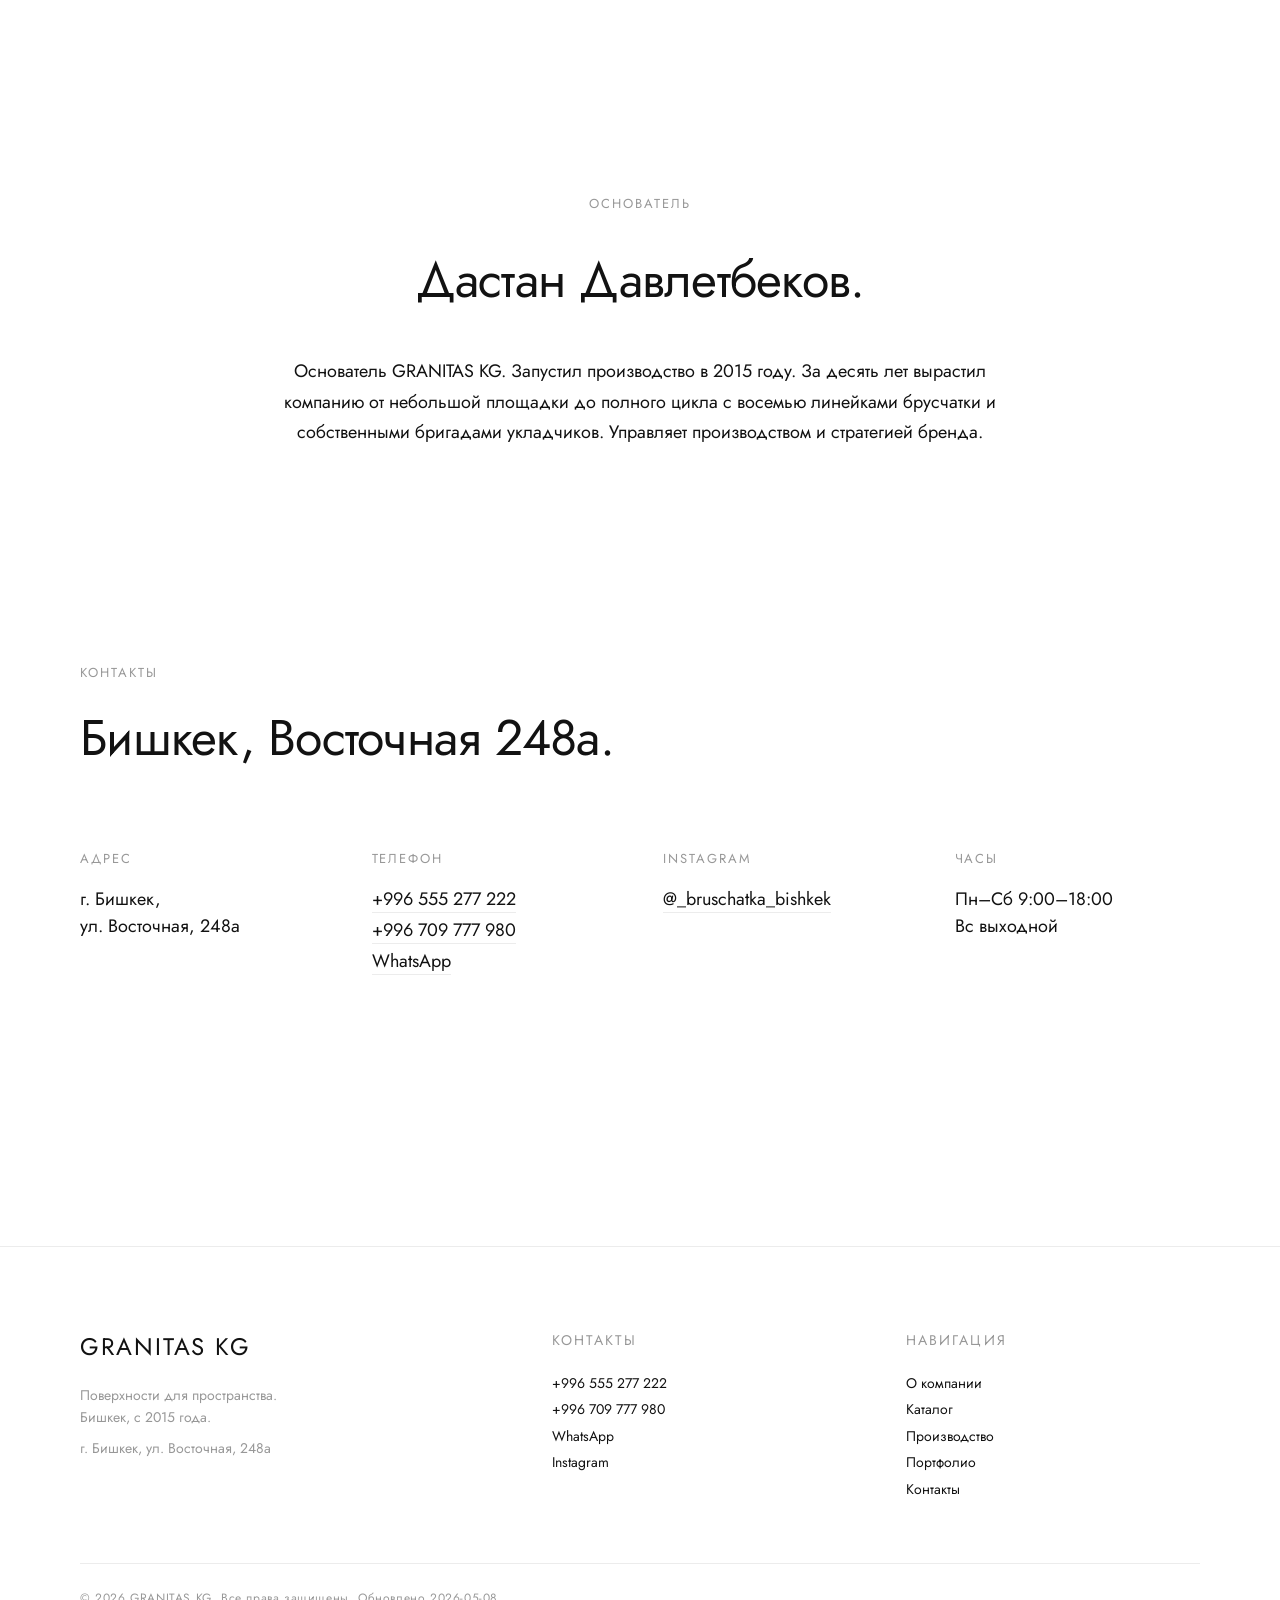
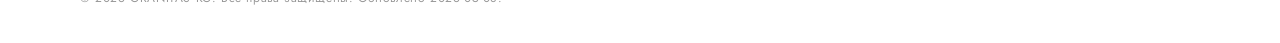
==== commit 97b424ca: "fix: real logo in navbar + fix schema logo URL + Google Maps embed (replace broken 2GIS)" ====
--- a/about/index.html
+++ b/about/index.html
@@ -64,7 +64,7 @@
   "name": "GRANITAS KG",
   "alternateName": ["Granitas KG", "Гранитас КГ"],
   "url": "https://dastan96kg.github.io/granitas-landing-mutina/",
-  "logo": "https://dastan96kg.github.io/granitas-landing-mutina/img/kreml-marble-iran-01.jpg",
+  "logo": "https://dastan96kg.github.io/granitas-landing-mutina/img/logo.jpg",
   "description": "GRANITAS KG — производитель премиальной брусчатки в Бишкеке, Кыргызстан. 10 лет на рынке, цемент М600 (Иран), гарантия 3–5 лет на покрытие.",
   "foundingDate": "2015",
   "founder": {
@@ -129,7 +129,7 @@
   <div class="nav__inner">
     <a href="../" class="nav__logo" aria-label="GRANITAS KG — на главную">GRANITAS</a>
     <nav class="nav__menu" id="navMenu" role="navigation" aria-label="Основная навигация">
-      <a href="../about/">О компании</a>
+      <a href="/granitas-landing-mutina/about/">О компании</a>
       <a href="../#catalog">Каталог</a>
       <a href="../#production">Производство</a>
       <a href="../#portfolio">Портфолио</a>
@@ -236,7 +236,7 @@
     </div>
     <div class="footer__col">
       <p class="footer__label">Навигация</p>
-      <p><a href="../about/">О компании</a></p>
+      <p><a href="/granitas-landing-mutina/about/">О компании</a></p>
       <p><a href="../#catalog">Каталог</a></p>
       <p><a href="../#production">Производство</a></p>
       <p><a href="../#portfolio">Портфолио</a></p>
--- a/css/style.css
+++ b/css/style.css
@@ -40,7 +40,7 @@
 
 * { box-sizing: border-box; margin: 0; padding: 0; }
 
-html { scroll-behavior: smooth; }
+/* scroll-behavior removed — Lenis (effects.js) controls smooth scroll */
 
 body {
   background: var(--bg);
@@ -100,7 +100,23 @@
 
 .nav__logo {
   font-size: 18px;
-  font-weight: 500;
+  font-weight: 400;
+  letter-spacing: 0.08em;
+  display: inline-flex;
+  align-items: center;
+  gap: 12px;
+  text-decoration: none;
+}
+.nav__logo img {
+  display: block;
+  height: 36px;
+  width: auto;
+  border-radius: 0;
+  object-fit: contain;
+}
+.nav__logo-text {
+  font-family: 'Jost', sans-serif;
+  font-weight: 400;
   letter-spacing: 0.08em;
 }
 
@@ -515,10 +531,11 @@
 
 .contacts__map {
   width: 100%;
-  height: 420px;
-  border-radius: var(--radius-sm);
+  height: 400px;
+  border-radius: 3px;
   overflow: hidden;
   background: var(--surface-alt);
+  box-shadow: none;
 }
 .contacts__map iframe {
   width: 100%; height: 100%;
@@ -541,9 +558,24 @@
 }
 .footer__logo {
   font-size: 24px;
-  font-weight: 500;
+  font-weight: 400;
   letter-spacing: 0.08em;
   margin-bottom: var(--s-2);
+  display: flex;
+  align-items: center;
+  gap: 12px;
+}
+.footer__logo img {
+  display: inline-block;
+  height: 44px;
+  width: auto;
+  border-radius: 0;
+  object-fit: contain;
+}
+.footer__logo-text {
+  font-family: 'Jost', sans-serif;
+  font-weight: 400;
+  letter-spacing: 0.08em;
 }
 .footer__tag {
   font-size: 14px;
@@ -593,19 +625,12 @@
   border-color: var(--accent);
 }
 
-/* ====== REVEAL ANIMATION (Mutina-restrained, CSS-only fade-in) ====== */
-/* All .reveal items are always visible. A subtle fade-in is applied
-   via CSS animation at first render — no JS-dependent gate.
-   This keeps the page accessible, robust to no-JS, and snapshot-friendly. */
-@keyframes mutina-fade-in {
-  from { opacity: 0; transform: translateY(16px); }
-  to   { opacity: 1; transform: translateY(0); }
-}
-.reveal {
-  animation: mutina-fade-in 900ms var(--ease) both;
-}
+/* ====== REVEAL ANIMATION (Mutina-restrained, GSAP-driven via effects.js) ====== */
+/* The legacy .reveal CSS animation was removed — GSAP/ScrollTrigger in
+   js/effects.js handles fade-up on [data-reveal] elements with the
+   subtle "27 neutral minimal agency" easing. */
 @media (prefers-reduced-motion: reduce) {
-  .reveal { animation: none; }
+  [data-reveal] { opacity: 1 !important; transform: none !important; filter: none !important; }
 }
 
 /* ====== MOBILE ====== */
